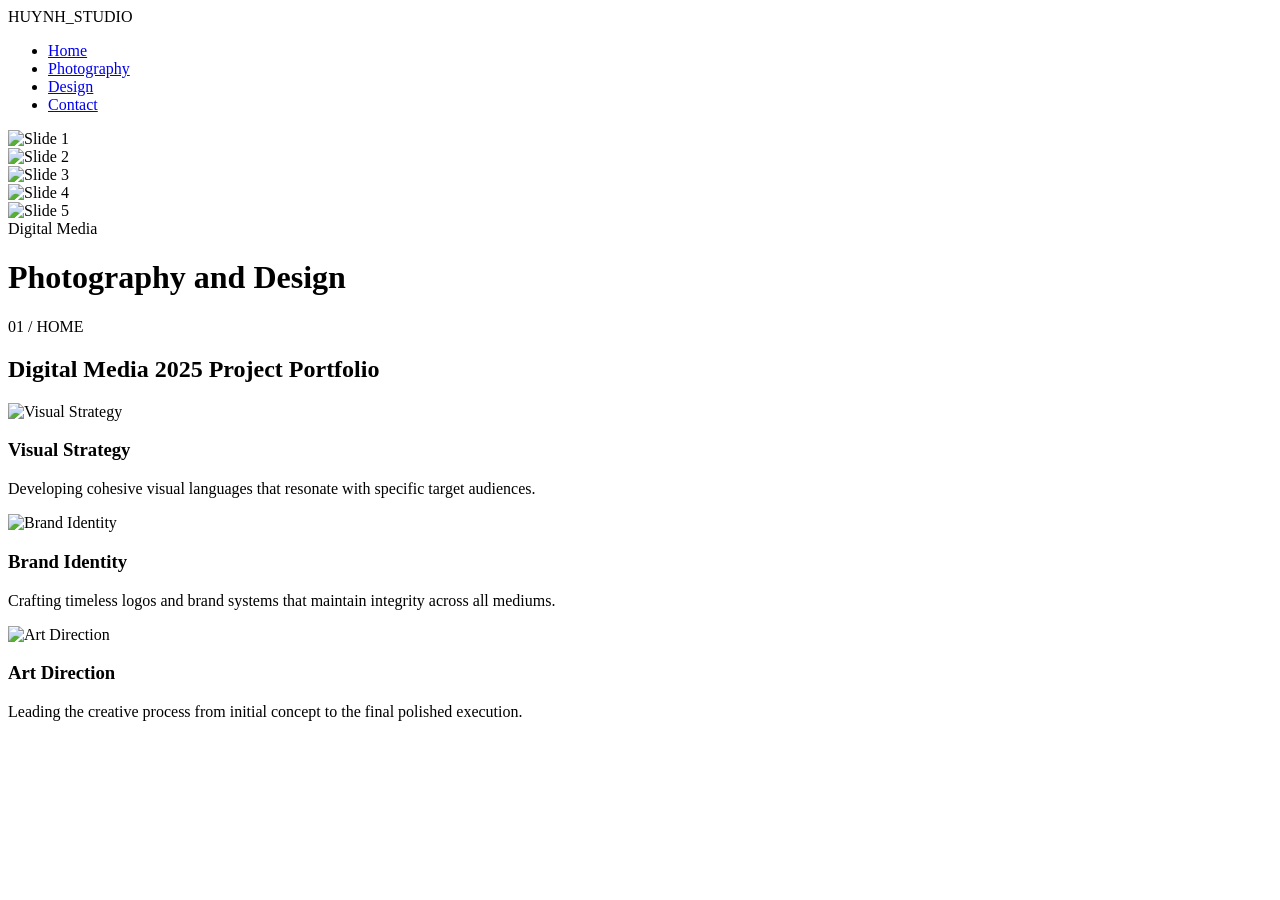
==== index.html @ d9e13931 "Add files via upload" ====
<!DOCTYPE html>
<html lang="en">
<head>
    <meta charset="UTF-8">
    <meta name="viewport" content="width=device-width, initial-scale=1.0">
    <title>Portfolio | Home</title>
    <link rel="stylesheet" href="style.css">
</head>
<body>
    <nav>
        <div class="logo">HUYNH_STUDIO</div>
        <ul>
            <li><a href="index.html" class="active">Home</a></li>
            <li><a href="photography.html">Photography</a></li>
            <li><a href="design.html">Design</a></li>
            <li><a href="contact.html">Contact</a></li>
        </ul>
    </nav>

    <header class="hero">
        <div class="slideshow">
            <div class="slide"><img src="photo7.png" alt="Slide 1"></div>
            <div class="slide"><img src="design6.png" alt="Slide 2"></div>
            <div class="slide"><img src="photo6.png" alt="Slide 3"></div>
            <div class="slide"><img src="design5.png" alt="Slide 4"></div>
            <div class="slide"><img src="index2.png" alt="Slide 5"></div>
        </div>
        <div class="hero-overlay">
            <span>Digital Media</span>
            <h1>Photography and Design</h1>
        </div>
    </header>

    <main class="container">
        <section class="intro">
            <p class="label">01 / HOME</p>
            <h2>Digital Media 2025 Project Portfolio</h2>
        </section>

        <section class="home-grid">
            <div class="grid-item">
                <div class="img-box"><img src="index1.png" alt="Visual Strategy"></div>
                <h3>Visual Strategy</h3>
                <p>Developing cohesive visual languages that resonate with specific target audiences.</p>
            </div>
            <div class="grid-item">
                <div class="img-box"><img src="index2.png" alt="Brand Identity"></div>
                <h3>Brand Identity</h3>
                <p>Crafting timeless logos and brand systems that maintain integrity across all mediums.</p>
            </div>
            <div class="grid-item">
                <div class="img-box"><img src="photo6.png" alt="Art Direction"></div>
                <h3>Art Direction</h3>
                <p>Leading the creative process from initial concept to the final polished execution.</p>
            </div>
        </section>
    </main>
    <script src="script.js"></script>
</body>
</html>
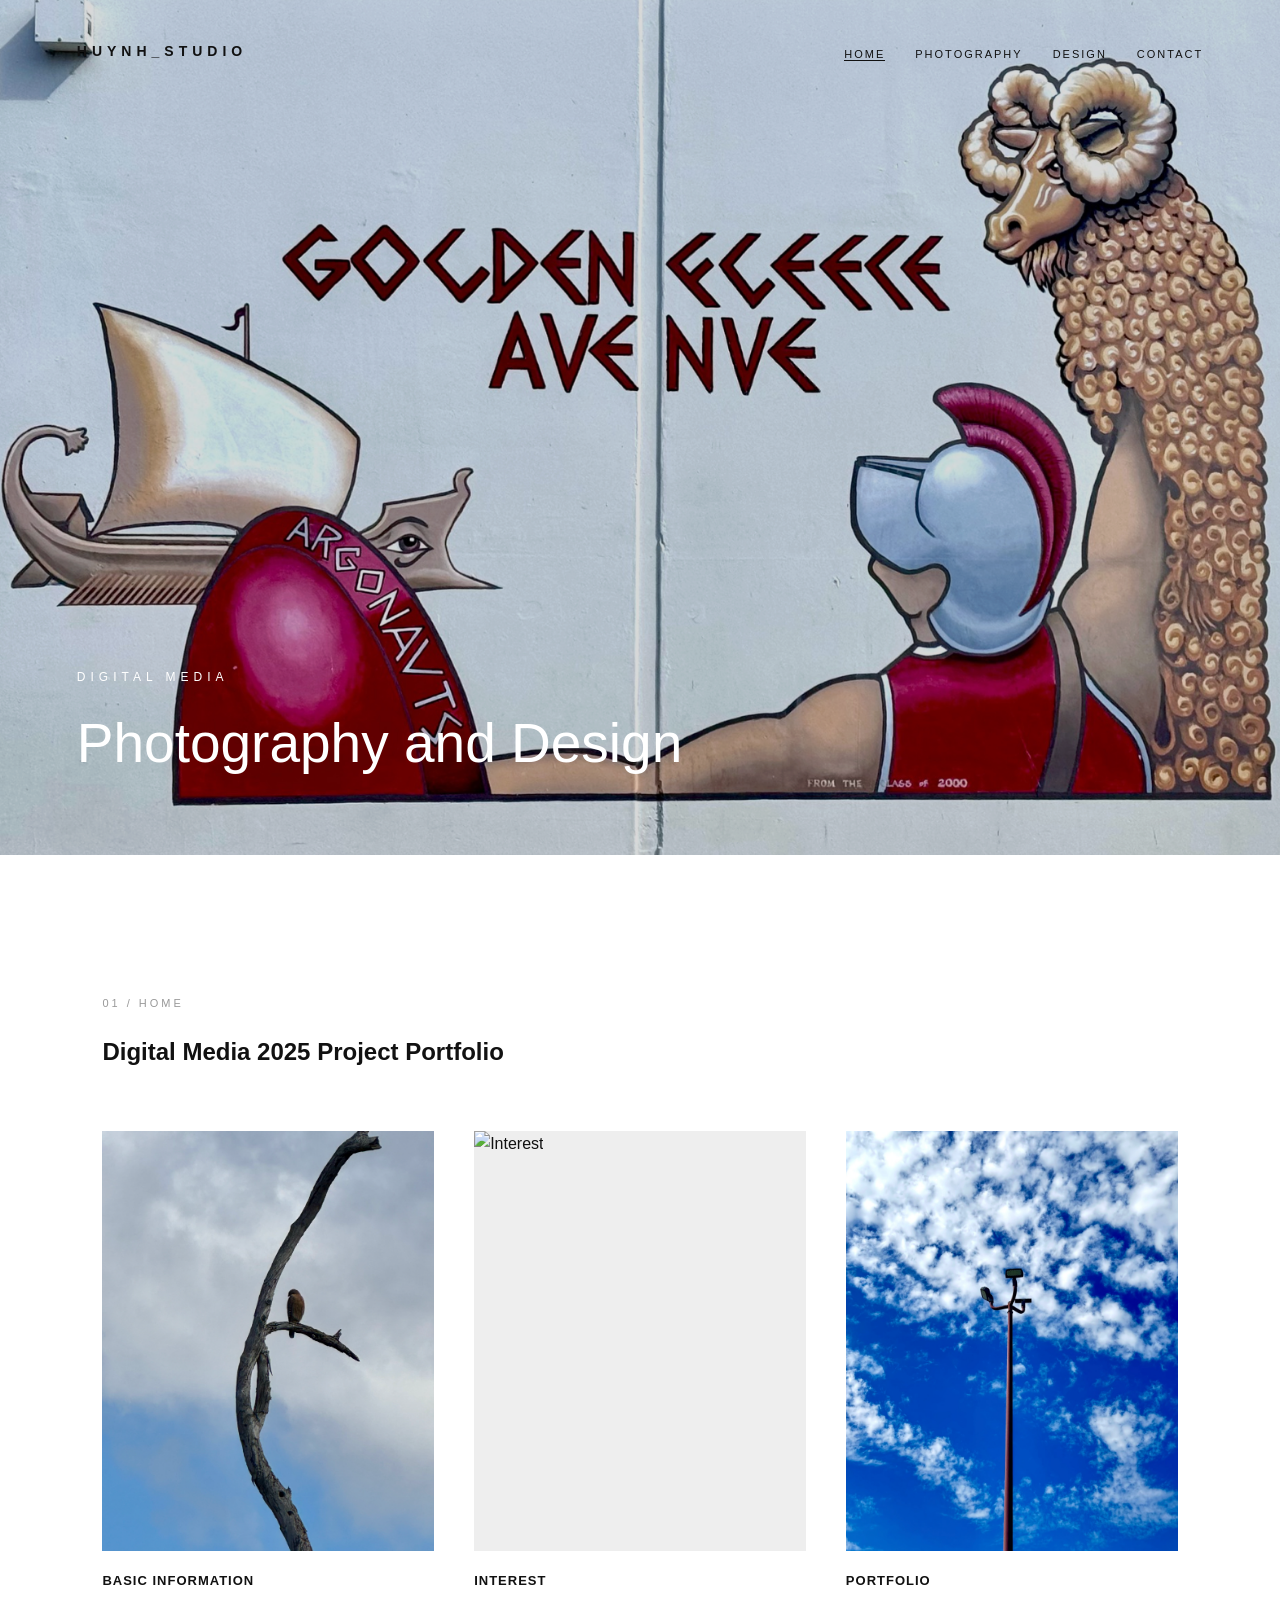
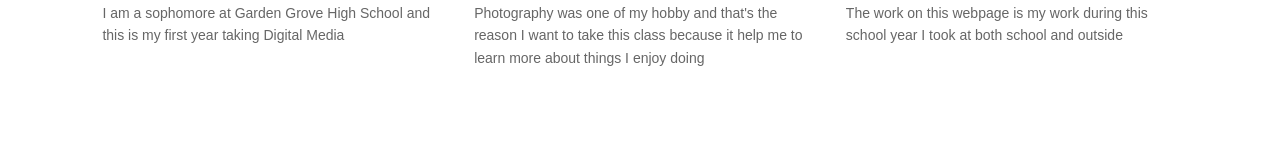
==== commit b8c38f11: "Add files via upload" ====
--- a/index.html
+++ b/index.html
@@ -39,19 +39,19 @@
 
         <section class="home-grid">
             <div class="grid-item">
-                <div class="img-box"><img src="index1.png" alt="Visual Strategy"></div>
-                <h3>Visual Strategy</h3>
-                <p>Developing cohesive visual languages that resonate with specific target audiences.</p>
+                <div class="img-box"><img src="index1.png" alt="Basic Information"></div>
+                <h3>Basic Information</h3>
+                <p>I am a sophomore at Garden Grove High School and this is my first year taking Digital Media</p>
             </div>
             <div class="grid-item">
-                <div class="img-box"><img src="index2.png" alt="Brand Identity"></div>
-                <h3>Brand Identity</h3>
-                <p>Crafting timeless logos and brand systems that maintain integrity across all mediums.</p>
+                <div class="img-box"><img src="index2.png" alt="Interest"></div>
+                <h3>Interest</h3>
+                <p>Photography was one of my hobby and that's the reason I want to take this class because it help me to learn more about things I enjoy doing</p>
             </div>
             <div class="grid-item">
-                <div class="img-box"><img src="photo6.png" alt="Art Direction"></div>
-                <h3>Art Direction</h3>
-                <p>Leading the creative process from initial concept to the final polished execution.</p>
+                <div class="img-box"><img src="photo6.png" alt="Portfolio"></div>
+                <h3>Portfolio</h3>
+                <p>The work on this webpage is my work during this school year I took at both school and outside</p>
             </div>
         </section>
     </main>
--- a/style.css
+++ b/style.css
@@ -0,0 +1,54 @@
+/* RESET & CORE */
+* { margin: 0; padding: 0; box-sizing: border-box; }
+body { font-family: 'Helvetica Neue', Arial, sans-serif; background: #fff; color: #111; line-height: 1.6; }
+
+/* NAV */
+nav { display: flex; justify-content: space-between; padding: 40px 6%; position: absolute; width: 100%; z-index: 100; }
+.logo { font-weight: 900; letter-spacing: 5px; font-size: 14px; }
+nav ul { display: flex; list-style: none; gap: 30px; }
+nav ul li a { text-decoration: none; color: #111; font-size: 11px; text-transform: uppercase; letter-spacing: 2px; }
+nav ul li a.active { border-bottom: 1px solid #111; }
+
+/* HERO SLIDESHOW */
+.hero { position: relative; height: 95vh; width: 100%; overflow: hidden; background: #f4f4f4; }
+.slide { position: absolute; top: 0; left: 0; width: 100%; height: 100%; opacity: 0; transition: opacity 1.5s ease-in-out; }
+.slide.active { opacity: 1; }
+.slide img { width: 100%; height: 100%; object-fit: cover; filter: brightness(0.85); }
+.hero-overlay { position: absolute; bottom: 8%; left: 6%; color: white; z-index: 10; }
+.hero-overlay span { text-transform: uppercase; letter-spacing: 5px; font-size: 12px; }
+.hero-overlay h1 { font-size: 55px; font-weight: 300; margin-top: 10px; }
+
+/* MAIN CONTAINER */
+.container { padding: 140px 8% 80px 8%; }
+.label { font-size: 11px; letter-spacing: 3px; color: #999; margin-bottom: 20px; text-transform: uppercase; }
+.page-title { font-size: 45px; font-weight: 300; margin-bottom: 10px; }
+
+/* GRID ELEMENTS */
+.home-grid { display: grid; grid-template-columns: repeat(3, 1fr); gap: 60px 40px; margin-top: 60px; }
+.img-box { height: 420px; background: #eee; overflow: hidden; margin-bottom: 20px; }
+.img-box img { width: 100%; height: 100%; object-fit: cover; transition: 0.8s; }
+.grid-item:hover img { transform: scale(1.04); }
+.grid-item h3 { font-size: 13px; text-transform: uppercase; letter-spacing: 1px; margin-bottom: 10px; }
+.grid-item p { font-size: 14px; color: #666; }
+
+/* ASYMMETRIC LAYOUT */
+.asymmetric-layout { display: flex; flex-direction: column; gap: 150px; margin-top: 60px; }
+.work-block { width: 100%; display: flex; flex-direction: column; }
+.work-block img { width: 75%; height: auto; background: #f0f0f0; box-shadow: 0 20px 50px rgba(0,0,0,0.06); }
+.work-block.reverse img { align-self: flex-end; }
+.work-info { margin-top: 25px; font-size: 12px; text-transform: uppercase; letter-spacing: 2px; color: #777; }
+.work-info span { color: #000; font-weight: bold; margin-right: 15px; }
+.work-block.reverse .work-info { text-align: right; }
+
+/* CONTACT */
+.contact-section { display: grid; grid-template-columns: 1fr 1fr; gap: 10%; margin-top: 40px; }
+.profile-img { width: 100%; height: 500px; object-fit: cover; margin-bottom: 30px; }
+.contact-right { border-left: 1px solid #eee; padding-left: 8%; }
+input, textarea { width: 100%; padding: 18px; margin-bottom: 20px; border: 1px solid #eee; outline: none; }
+button { background: #000; color: #fff; padding: 15px 45px; border: none; cursor: pointer; text-transform: uppercase; letter-spacing: 2px; font-size: 11px; }
+
+@media (max-width: 900px) {
+    .home-grid, .contact-section { grid-template-columns: 1fr; }
+    .work-block img { width: 100%; }
+    .contact-right { border-left: none; padding-left: 0; }
+}
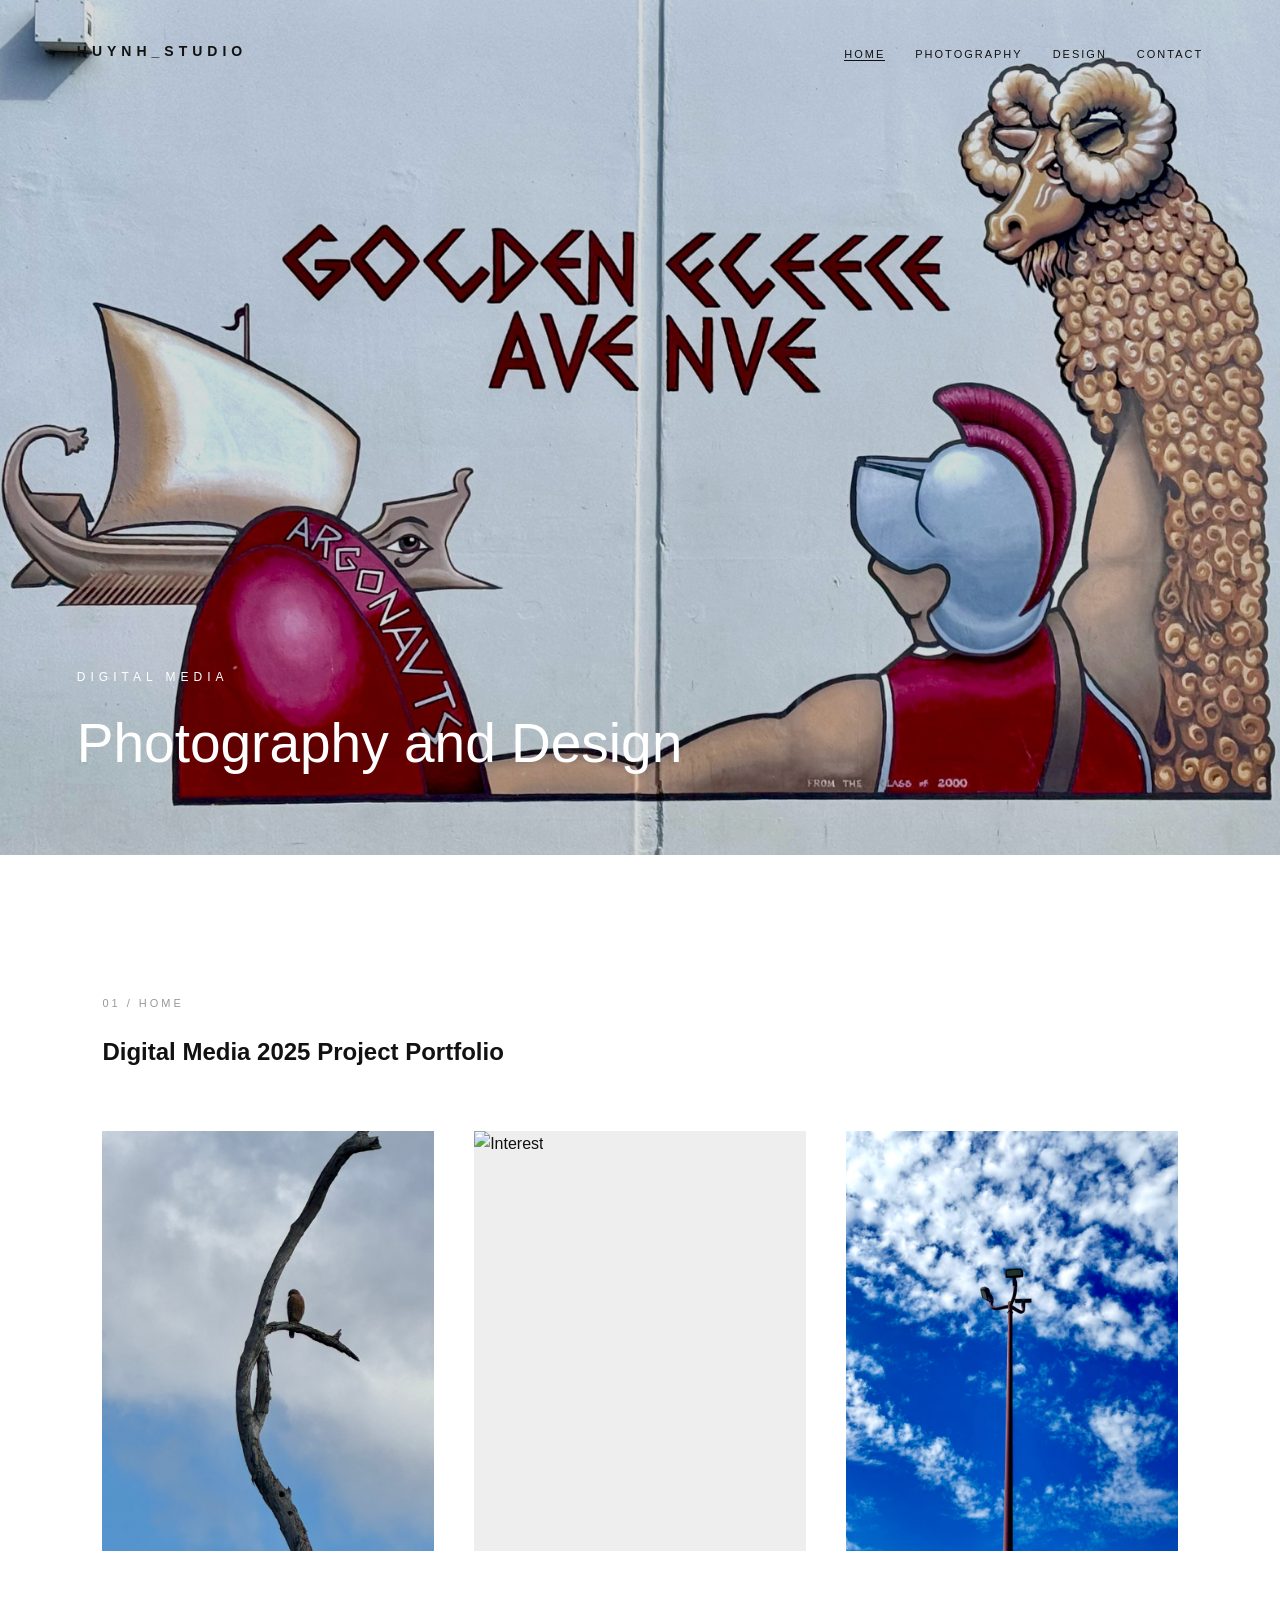
==== commit f8bc3122: "Add files via upload" ====
--- a/index.html
+++ b/index.html
@@ -40,18 +40,15 @@
         <section class="home-grid">
             <div class="grid-item">
                 <div class="img-box"><img src="index1.png" alt="Basic Information"></div>
-                <h3>Basic Information</h3>
-                <p>I am a sophomore at Garden Grove High School and this is my first year taking Digital Media</p>
+            
             </div>
             <div class="grid-item">
                 <div class="img-box"><img src="index2.png" alt="Interest"></div>
-                <h3>Interest</h3>
-                <p>Photography was one of my hobby and that's the reason I want to take this class because it help me to learn more about things I enjoy doing</p>
+            
             </div>
             <div class="grid-item">
                 <div class="img-box"><img src="photo6.png" alt="Portfolio"></div>
-                <h3>Portfolio</h3>
-                <p>The work on this webpage is my work during this school year I took at both school and outside</p>
+             
             </div>
         </section>
     </main>
